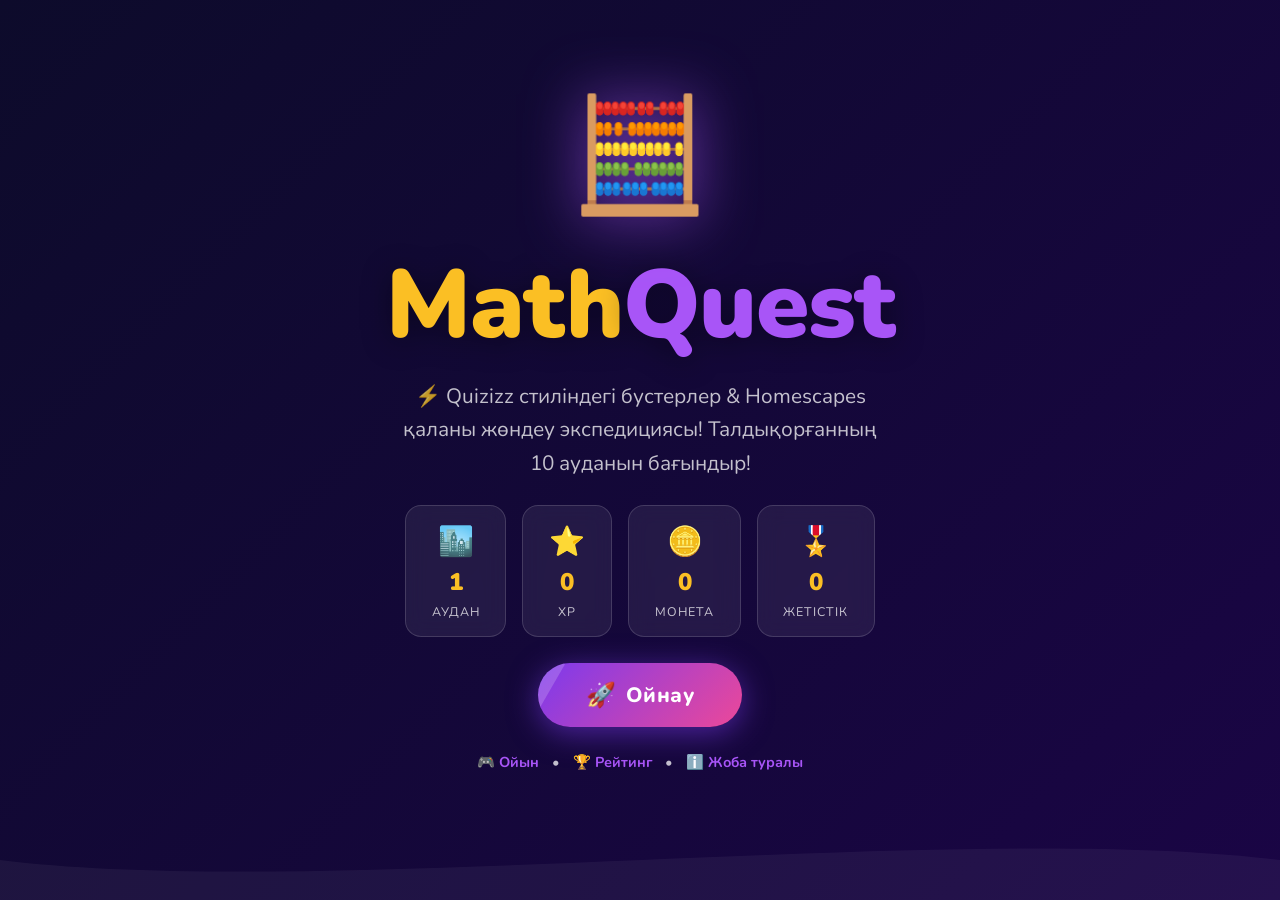
==== index.html @ 0562b2eb "Add Quizizz powerups and memes, Homescapes 3-choice city renovation studio" ====
<!DOCTYPE html>
<html lang="kk">
<head>
  <meta charset="UTF-8" />
  <meta name="viewport" content="width=device-width, initial-scale=1.0" />
  <title>MathQuest — Математика Әлемі</title>
  <link rel="stylesheet" href="css/style.css" />
  <link rel="preconnect" href="https://fonts.googleapis.com" />
  <link href="https://fonts.googleapis.com/css2?family=Nunito:wght@400;600;700;900&display=swap" rel="stylesheet" />
</head>
<body>

  <!-- Жұлдыздар фоны -->
  <div class="stars" id="stars"></div>

  <!-- Басты экран -->
  <main class="hero" id="heroScreen">

    <!-- Логотип -->
    <div class="logo-wrapper">
      <div class="logo-icon">🧮</div>
    </div>

    <!-- Тақырып -->
    <h1 class="title">
      <span class="title-math">Math</span><span class="title-quest">Quest</span>
    </h1>
    <p class="subtitle">⚡ Quizizz стиліндегі бустерлер & Homescapes қаланы жөндеу экспедициясы! Талдықорғанның 10 ауданын бағындыр!</p>

    <!-- Статистика карточкалары (динамикалық) -->
    <div class="stats-row" id="statsRow">
      <div class="stat-card">
        <span class="stat-icon">🏙️</span>
        <span class="stat-value" id="statLevel">1</span>
        <span class="stat-label">Аудан</span>
      </div>
      <div class="stat-card">
        <span class="stat-icon">⭐</span>
        <span class="stat-value" id="statXP">0</span>
        <span class="stat-label">XP</span>
      </div>
      <div class="stat-card">
        <span class="stat-icon">🪙</span>
        <span class="stat-value" id="statCoins">0</span>
        <span class="stat-label">Монета</span>
      </div>
      <div class="stat-card">
        <span class="stat-icon">🎖️</span>
        <span class="stat-value" id="statAch">0</span>
        <span class="stat-label">Жетістік</span>
      </div>
    </div>

    <!-- Бастау түймесі -->
    <a href="game.html" class="btn-start">
      <span class="btn-icon">🚀</span>
      Ойнау
    </a>

    <!-- Кіші сілтемелер -->
    <nav class="bottom-nav">
      <a href="game.html">🎮 Ойын</a>
      <span>•</span>
      <a href="leaderboard.html">🏆 Рейтинг</a>
      <span>•</span>
      <a href="about.html">ℹ️ Жоба туралы</a>
    </nav>

  </main>

  <!-- Толқын -->
  <div class="wave-bottom">
    <svg viewBox="0 0 1440 120" preserveAspectRatio="none">
      <path d="M0,60 C360,120 1080,0 1440,60 L1440,120 L0,120 Z" fill="rgba(255,255,255,0.05)"/>
    </svg>
  </div>

  <script src="js/stars.js"></script>
  <script>
    // Динамикалық статистика
    const raw = localStorage.getItem('mathquest_state_v2');
    const s = raw ? JSON.parse(raw) : { xp: 0, coins: 0, levelsCompleted: 0, achievements: [] };
    const playerLevel = Math.floor(s.xp / 200) + 1;
    document.getElementById('statLevel').textContent = playerLevel;
    document.getElementById('statXP').textContent    = s.xp || 0;
    document.getElementById('statCoins').textContent = s.coins || 0;
    document.getElementById('statAch').textContent   = (s.achievements || []).length;
  </script>
</body>
</html>
---- css/style.css ----
/* ===========================
   MathQuest — Негізгі стильдер
   =========================== */

/* Қаріптерді импорттау */
@import url('https://fonts.googleapis.com/css2?family=Nunito:wght@400;600;700;900&display=swap');

/* ---- Бастапқы параметрлер ---- */
*, *::before, *::after {
  box-sizing: border-box;
  margin: 0;
  padding: 0;
}

:root {
  --bg-start:    #0d0b2b;
  --bg-end:      #1a0545;
  --purple:      #7c3aed;
  --violet:      #a855f7;
  --pink:        #ec4899;
  --gold:        #fbbf24;
  --white:       #ffffff;
  --text-light:  rgba(255,255,255,0.75);
  --card-bg:     rgba(255,255,255,0.07);
  --card-border: rgba(255,255,255,0.15);
}

html, body {
  height: 100%;
  font-family: 'Nunito', sans-serif;
  background: linear-gradient(135deg, var(--bg-start) 0%, var(--bg-end) 100%);
  color: var(--white);
  overflow-x: hidden;
}

/* ---- Жұлдызды фон ---- */
.stars {
  position: fixed;
  inset: 0;
  pointer-events: none;
  z-index: 0;
  overflow: hidden;
}

.star {
  position: absolute;
  border-radius: 50%;
  background: white;
  animation: twinkle var(--dur, 3s) infinite alternate ease-in-out;
  opacity: 0;
}

@keyframes twinkle {
  0%   { opacity: 0;   transform: scale(0.8); }
  100% { opacity: 0.9; transform: scale(1.2); }
}

/* ---- Басты контейнер ---- */
.hero {
  position: relative;
  z-index: 1;
  min-height: 100vh;
  display: flex;
  flex-direction: column;
  align-items: center;
  justify-content: center;
  padding: 2rem 1.5rem 5rem;
  text-align: center;
  gap: 1.6rem;
}

/* ---- Логотип ---- */
.logo-wrapper {
  animation: float 4s ease-in-out infinite;
}

.logo-icon {
  font-size: clamp(4rem, 10vw, 7rem);
  filter: drop-shadow(0 0 30px rgba(168, 85, 247, 0.8));
}

@keyframes float {
  0%, 100% { transform: translateY(0);    }
  50%       { transform: translateY(-14px); }
}

/* ---- Тақырып ---- */
.title {
  font-size: clamp(3rem, 10vw, 6rem);
  font-weight: 900;
  line-height: 1;
  letter-spacing: -1px;
  text-shadow: 0 4px 30px rgba(0,0,0,0.4);
}

.title-math  { color: var(--gold);   }
.title-quest { color: var(--violet); }

.subtitle {
  font-size: clamp(1rem, 2.5vw, 1.3rem);
  color: var(--text-light);
  max-width: 480px;
  line-height: 1.6;
}

/* ---- Статистика жолы ---- */
.stats-row {
  display: flex;
  gap: 1rem;
  flex-wrap: wrap;
  justify-content: center;
}

.stat-card {
  background: var(--card-bg);
  border: 1px solid var(--card-border);
  backdrop-filter: blur(10px);
  border-radius: 16px;
  padding: 1rem 1.6rem;
  display: flex;
  flex-direction: column;
  align-items: center;
  gap: 0.3rem;
  min-width: 90px;
  transition: transform 0.3s, box-shadow 0.3s;
}

.stat-card:hover {
  transform: translateY(-4px);
  box-shadow: 0 8px 30px rgba(124, 58, 237, 0.4);
}

.stat-icon  { font-size: 1.8rem; }
.stat-value { font-size: 1.5rem; font-weight: 900; color: var(--gold); }
.stat-label { font-size: 0.78rem; color: var(--text-light); text-transform: uppercase; letter-spacing: 1px; }

/* ---- Бастау түймесі ---- */
.btn-start {
  display: inline-flex;
  align-items: center;
  gap: 0.6rem;
  background: linear-gradient(135deg, var(--purple), var(--pink));
  color: var(--white);
  text-decoration: none;
  font-size: 1.3rem;
  font-weight: 800;
  padding: 1rem 3rem;
  border-radius: 50px;
  box-shadow: 0 6px 30px rgba(124, 58, 237, 0.55);
  transition: transform 0.25s, box-shadow 0.25s, filter 0.25s;
  letter-spacing: 0.5px;
  position: relative;
  overflow: hidden;
}

/* Жарықтық эффект */
.btn-start::before {
  content: '';
  position: absolute;
  top: -60%;
  left: -60%;
  width: 60%;
  height: 220%;
  background: rgba(255,255,255,0.18);
  transform: rotate(30deg);
  transition: left 0.5s;
}

.btn-start:hover::before { left: 130%; }

.btn-start:hover {
  transform: scale(1.06) translateY(-3px);
  box-shadow: 0 12px 40px rgba(236, 72, 153, 0.55);
  filter: brightness(1.1);
}

.btn-start:active { transform: scale(0.97); }

.btn-icon { font-size: 1.5rem; }

/* ---- Төменгі навигация ---- */
.bottom-nav {
  display: flex;
  gap: 0.8rem;
  align-items: center;
  font-size: 0.9rem;
  color: var(--text-light);
}

.bottom-nav a {
  color: var(--violet);
  text-decoration: none;
  font-weight: 700;
  transition: color 0.2s;
}

.bottom-nav a:hover { color: var(--gold); }

/* ---- Толқын безендірмесі ---- */
.wave-bottom {
  position: fixed;
  bottom: 0;
  left: 0;
  width: 100%;
  pointer-events: none;
  z-index: 0;
}

.wave-bottom svg {
  display: block;
  width: 100%;
  height: 80px;
}

/* ---- Адаптивтілік ---- */
@media (max-width: 480px) {
  .stats-row { gap: 0.7rem; }
  .stat-card  { padding: 0.8rem 1rem; }
  .btn-start  { padding: 0.85rem 2.2rem; font-size: 1.1rem; }
}
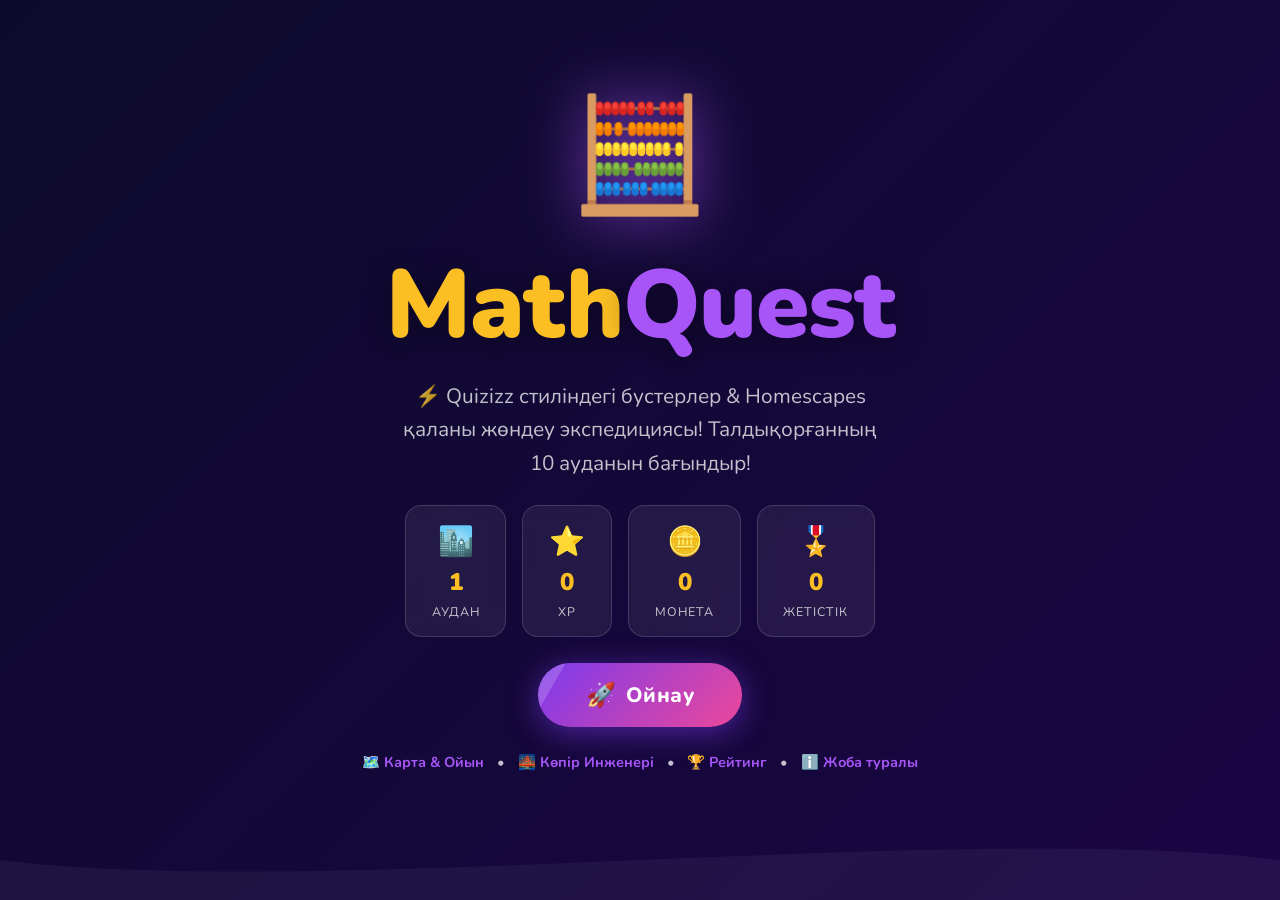
==== commit d4ba0075: "Add Karatal Bridge Engineer 2D physics puzzle game with math construction and vehicle simulation" ====
--- a/index.html
+++ b/index.html
@@ -59,7 +59,9 @@
 
     <!-- Кіші сілтемелер -->
     <nav class="bottom-nav">
-      <a href="game.html">🎮 Ойын</a>
+      <a href="game.html">🗺️ Карта & Ойын</a>
+      <span>•</span>
+      <a href="game.html" onclick="const s = JSON.parse(localStorage.getItem('mathquest_state_v2')||'{}'); s.viewMode='bridge'; localStorage.setItem('mathquest_state_v2',JSON.stringify(s));">🌉 Көпір Инженері</a>
       <span>•</span>
       <a href="leaderboard.html">🏆 Рейтинг</a>
       <span>•</span>
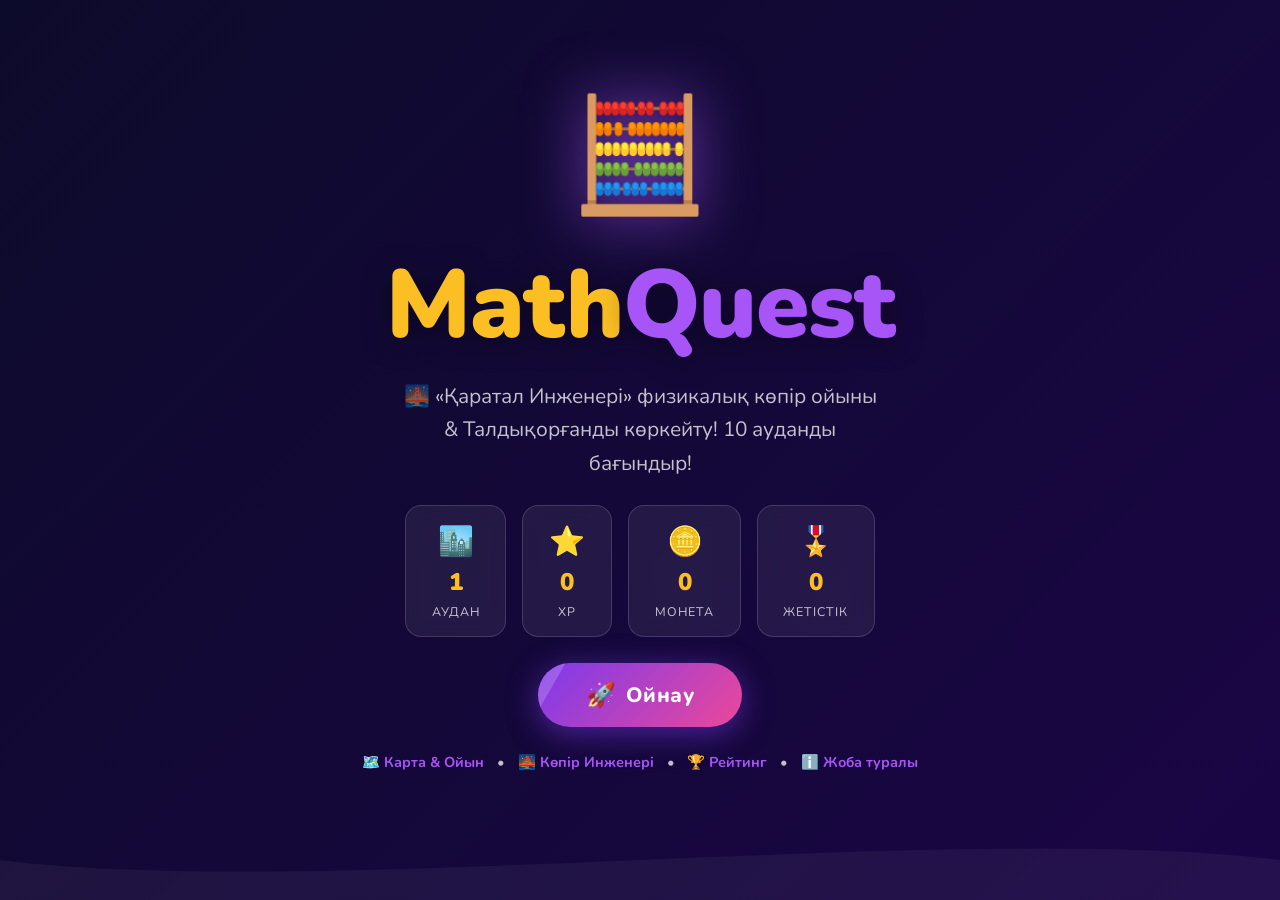
==== commit 3cf4a76a: "Remove Homescapes branding, rename to authentic Taldykorgan City Renovation" ====
--- a/index.html
+++ b/index.html
@@ -25,7 +25,7 @@
     <h1 class="title">
       <span class="title-math">Math</span><span class="title-quest">Quest</span>
     </h1>
-    <p class="subtitle">⚡ Quizizz стиліндегі бустерлер & Homescapes қаланы жөндеу экспедициясы! Талдықорғанның 10 ауданын бағындыр!</p>
+    <p class="subtitle">🌉 «Қаратал Инженері» физикалық көпір ойыны & Талдықорғанды көркейту! 10 ауданды бағындыр!</p>
 
     <!-- Статистика карточкалары (динамикалық) -->
     <div class="stats-row" id="statsRow">
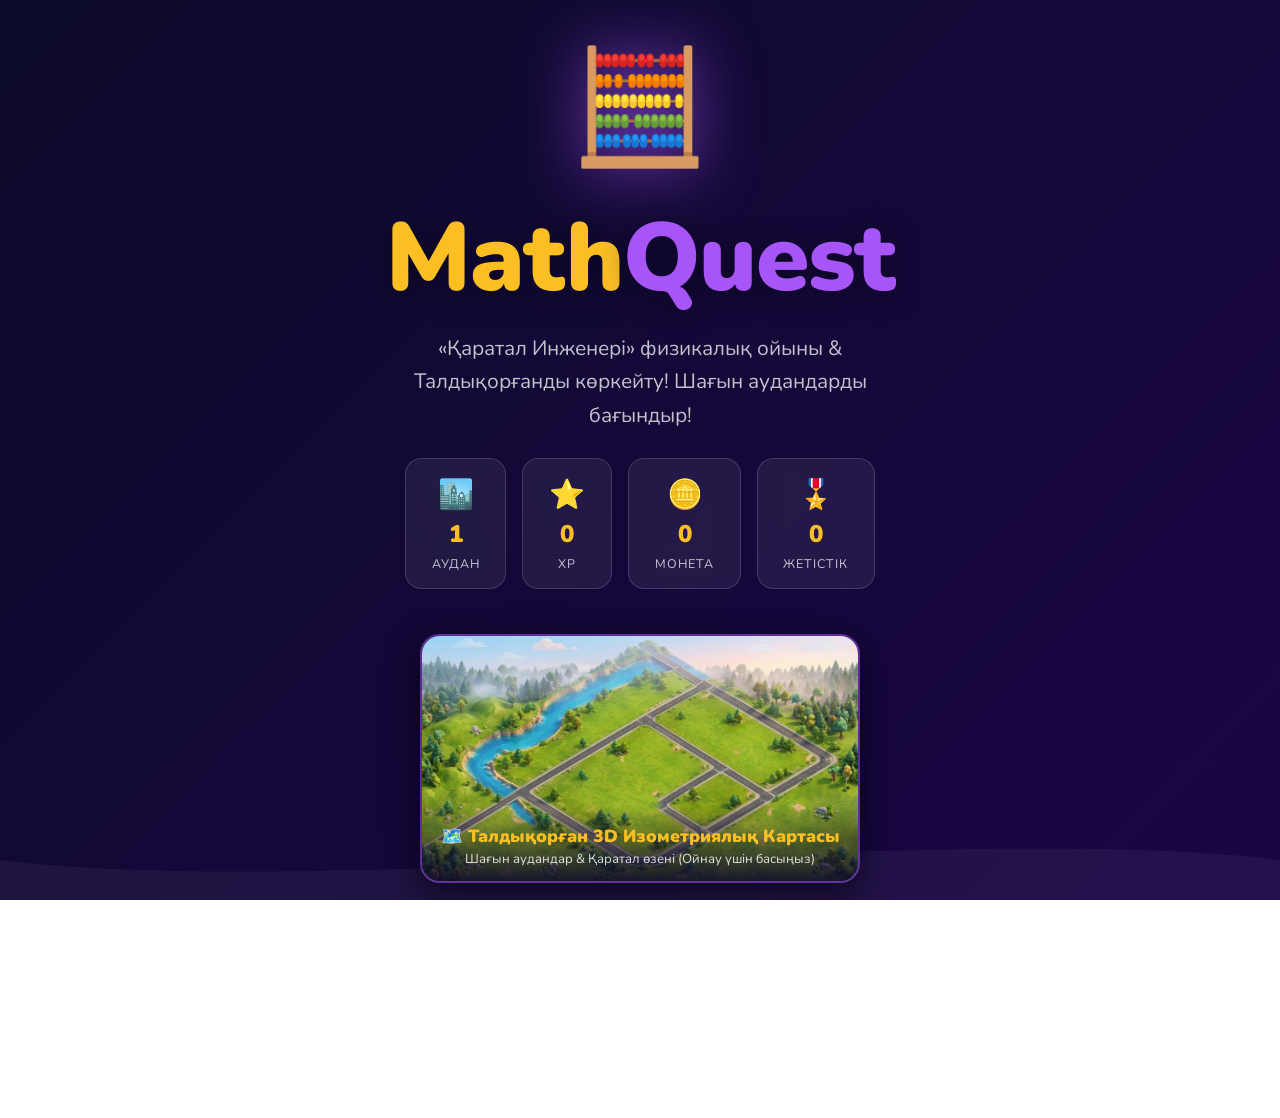
==== commit 5e43c361: "Изометрика" ====
--- a/index.html
+++ b/index.html
@@ -4,7 +4,7 @@
   <meta charset="UTF-8" />
   <meta name="viewport" content="width=device-width, initial-scale=1.0" />
   <title>MathQuest — Математика Әлемі</title>
-  <link rel="stylesheet" href="css/style.css" />
+  <link rel="stylesheet" href="css/style.css?v=3.8" />
   <link rel="preconnect" href="https://fonts.googleapis.com" />
   <link href="https://fonts.googleapis.com/css2?family=Nunito:wght@400;600;700;900&display=swap" rel="stylesheet" />
 </head>
@@ -25,7 +25,7 @@
     <h1 class="title">
       <span class="title-math">Math</span><span class="title-quest">Quest</span>
     </h1>
-    <p class="subtitle">🌉 «Қаратал Инженері» физикалық көпір ойыны & Талдықорғанды көркейту! 10 ауданды бағындыр!</p>
+    <p class="subtitle">«Қаратал Инженері» физикалық ойыны & Талдықорғанды көркейту! Шағын аудандарды бағындыр!</p>
 
     <!-- Статистика карточкалары (динамикалық) -->
     <div class="stats-row" id="statsRow">
@@ -51,15 +51,24 @@
       </div>
     </div>
 
+    <!-- 3D Карта Превью -->
+    <a href="game.html" onclick="const s = JSON.parse(localStorage.getItem('mathquest_state_v2')||'{}'); s.viewMode='map'; localStorage.setItem('mathquest_state_v2',JSON.stringify(s));" class="map-preview-card" style="display:block; text-decoration:none; max-width:440px; width:92%; margin: 1.2rem auto; border-radius:20px; overflow:hidden; border:2px solid rgba(168,85,247,0.5); box-shadow:0 12px 35px rgba(0,0,0,0.6); position:relative; transition: transform 0.25s, box-shadow 0.25s;">
+      <img src="images/map-isometric.jpg" alt="Талдықорған 3D Картасы" style="width:100%; display:block; aspect-ratio: 16/9; object-fit:cover;" />
+      <div style="position:absolute; bottom:0; left:0; right:0; background:linear-gradient(transparent, rgba(13,11,43,0.92)); padding:1.2rem 1rem 0.8rem; text-align:center; color:#ffffff;">
+        <span style="font-weight:900; font-size:1.1rem; color:#fbbf24;">🗺️ Талдықорған 3D Изометриялық Картасы</span>
+        <div style="font-size:0.82rem; opacity:0.85; margin-top:2px;">Шағын аудандар & Қаратал өзені (Ойнау үшін басыңыз)</div>
+      </div>
+    </a>
+
     <!-- Бастау түймесі -->
-    <a href="game.html" class="btn-start">
+    <a href="game.html" class="btn-start" onclick="const s = JSON.parse(localStorage.getItem('mathquest_state_v2')||'{}'); s.viewMode='map'; localStorage.setItem('mathquest_state_v2',JSON.stringify(s));">
       <span class="btn-icon">🚀</span>
-      Ойнау
+      3D Картамен Ойнау
     </a>
 
     <!-- Кіші сілтемелер -->
     <nav class="bottom-nav">
-      <a href="game.html">🗺️ Карта & Ойын</a>
+      <a href="game.html" onclick="const s = JSON.parse(localStorage.getItem('mathquest_state_v2')||'{}'); s.viewMode='map'; localStorage.setItem('mathquest_state_v2',JSON.stringify(s));">🗺️ 3D Карта</a>
       <span>•</span>
       <a href="game.html" onclick="const s = JSON.parse(localStorage.getItem('mathquest_state_v2')||'{}'); s.viewMode='bridge'; localStorage.setItem('mathquest_state_v2',JSON.stringify(s));">🌉 Көпір Инженері</a>
       <span>•</span>
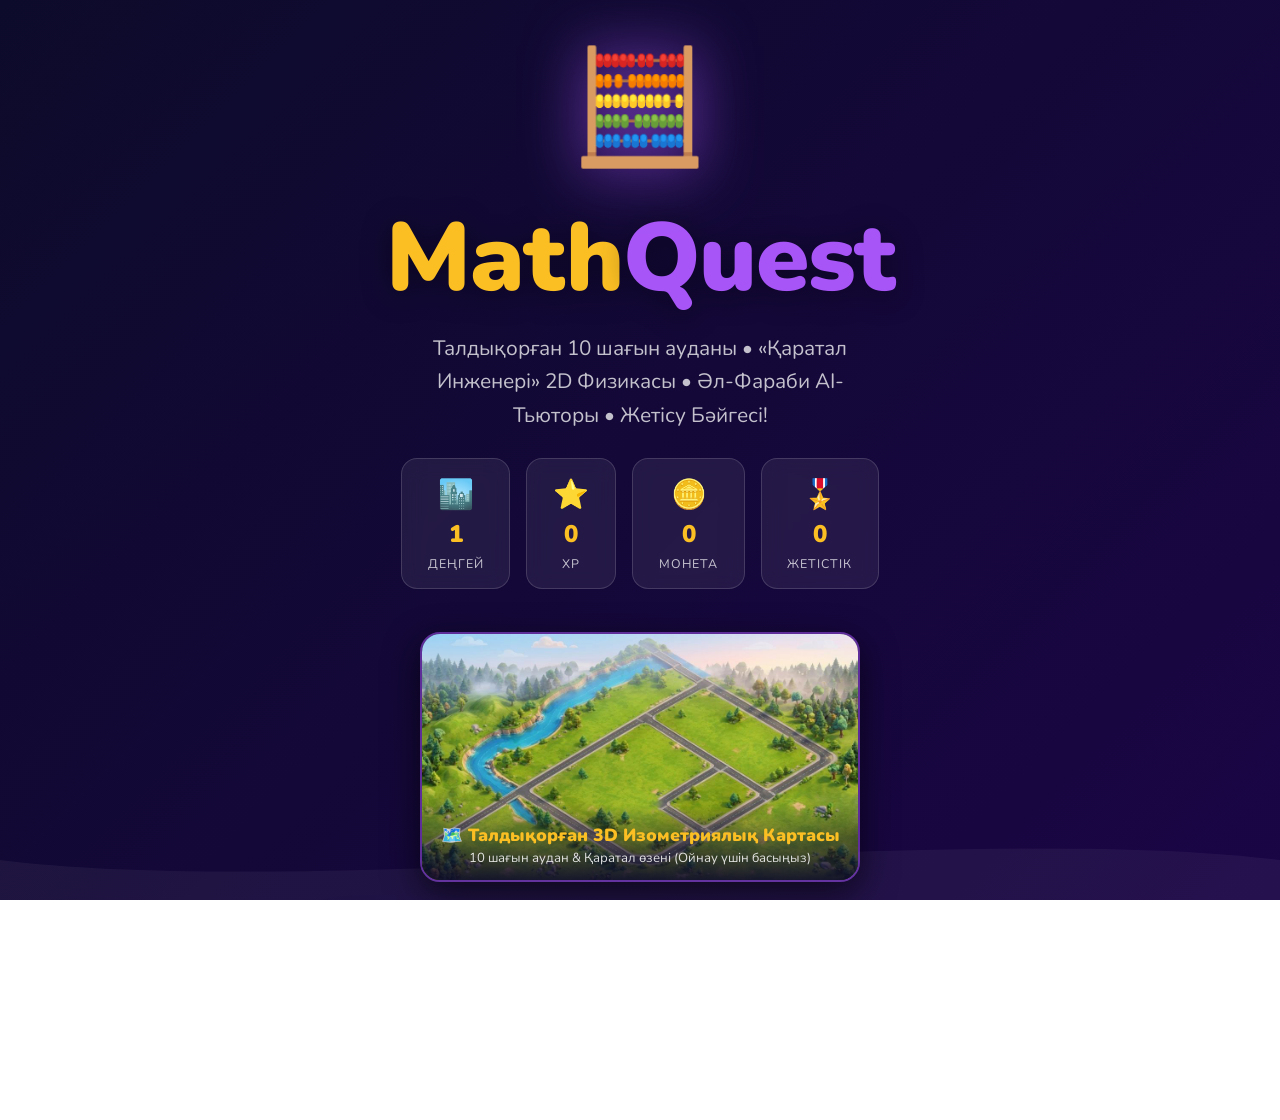
==== commit 476d1843: "Add Investor Pitch v4.0: Al-Farabi AI Tutor, Zhetysu Baige Race, Avatar Shop, STEM Analytics, Printa" ====
--- a/index.html
+++ b/index.html
@@ -3,8 +3,8 @@
 <head>
   <meta charset="UTF-8" />
   <meta name="viewport" content="width=device-width, initial-scale=1.0" />
-  <title>MathQuest — Математика Әлемі</title>
-  <link rel="stylesheet" href="css/style.css?v=3.8" />
+  <title>MathQuest — Талдықорған Интерактивті STEM & AI Экожүйесі</title>
+  <link rel="stylesheet" href="css/style.css?v=4.0" />
   <link rel="preconnect" href="https://fonts.googleapis.com" />
   <link href="https://fonts.googleapis.com/css2?family=Nunito:wght@400;600;700;900&display=swap" rel="stylesheet" />
 </head>
@@ -25,14 +25,14 @@
     <h1 class="title">
       <span class="title-math">Math</span><span class="title-quest">Quest</span>
     </h1>
-    <p class="subtitle">«Қаратал Инженері» физикалық ойыны & Талдықорғанды көркейту! Шағын аудандарды бағындыр!</p>
+    <p class="subtitle">Талдықорған 10 шағын ауданы • «Қаратал Инженері» 2D Физикасы • Әл-Фараби AI-Тьюторы • Жетісу Бәйгесі!</p>
 
     <!-- Статистика карточкалары (динамикалық) -->
     <div class="stats-row" id="statsRow">
       <div class="stat-card">
         <span class="stat-icon">🏙️</span>
         <span class="stat-value" id="statLevel">1</span>
-        <span class="stat-label">Аудан</span>
+        <span class="stat-label">Деңгей</span>
       </div>
       <div class="stat-card">
         <span class="stat-icon">⭐</span>
@@ -52,29 +52,39 @@
     </div>
 
     <!-- 3D Карта Превью -->
-    <a href="game.html" onclick="const s = JSON.parse(localStorage.getItem('mathquest_state_v2')||'{}'); s.viewMode='map'; localStorage.setItem('mathquest_state_v2',JSON.stringify(s));" class="map-preview-card" style="display:block; text-decoration:none; max-width:440px; width:92%; margin: 1.2rem auto; border-radius:20px; overflow:hidden; border:2px solid rgba(168,85,247,0.5); box-shadow:0 12px 35px rgba(0,0,0,0.6); position:relative; transition: transform 0.25s, box-shadow 0.25s;">
+    <a href="game.html" onclick="const s = JSON.parse(localStorage.getItem('mathquest_state_v2')||'{}'); s.viewMode='map'; localStorage.setItem('mathquest_state_v2',JSON.stringify(s));" class="map-preview-card" style="display:block; text-decoration:none; max-width:440px; width:92%; margin: 1.1rem auto; border-radius:20px; overflow:hidden; border:2px solid rgba(168,85,247,0.5); box-shadow:0 12px 35px rgba(0,0,0,0.6); position:relative; transition: transform 0.25s, box-shadow 0.25s;">
       <img src="images/map-isometric.jpg" alt="Талдықорған 3D Картасы" style="width:100%; display:block; aspect-ratio: 16/9; object-fit:cover;" />
       <div style="position:absolute; bottom:0; left:0; right:0; background:linear-gradient(transparent, rgba(13,11,43,0.92)); padding:1.2rem 1rem 0.8rem; text-align:center; color:#ffffff;">
         <span style="font-weight:900; font-size:1.1rem; color:#fbbf24;">🗺️ Талдықорған 3D Изометриялық Картасы</span>
-        <div style="font-size:0.82rem; opacity:0.85; margin-top:2px;">Шағын аудандар & Қаратал өзені (Ойнау үшін басыңыз)</div>
+        <div style="font-size:0.82rem; opacity:0.85; margin-top:2px;">10 шағын аудан & Қаратал өзені (Ойнау үшін басыңыз)</div>
       </div>
     </a>
 
-    <!-- Бастау түймесі -->
-    <a href="game.html" class="btn-start" onclick="const s = JSON.parse(localStorage.getItem('mathquest_state_v2')||'{}'); s.viewMode='map'; localStorage.setItem('mathquest_state_v2',JSON.stringify(s));">
-      <span class="btn-icon">🚀</span>
-      3D Картамен Ойнау
-    </a>
+    <!-- Негізгі батырмалар қатары -->
+    <div style="display:flex; gap:0.8rem; flex-wrap:wrap; justify-content:center; align-items:center;">
+      <a href="game.html" class="btn-start" onclick="const s = JSON.parse(localStorage.getItem('mathquest_state_v2')||'{}'); s.viewMode='map'; localStorage.setItem('mathquest_state_v2',JSON.stringify(s));">
+        <span class="btn-icon">🚀</span>
+        Ойынды Бастау
+      </a>
+      <a href="about.html" class="btn-start" style="background:linear-gradient(135deg, #10b981, #059669); box-shadow:0 8px 25px rgba(16,185,129,0.45); font-size:1rem; padding:0.95rem 1.8rem;">
+        <span class="btn-icon">💼</span>
+        Инвесторларға (Pitch Deck)
+      </a>
+    </div>
 
     <!-- Кіші сілтемелер -->
-    <nav class="bottom-nav">
-      <a href="game.html" onclick="const s = JSON.parse(localStorage.getItem('mathquest_state_v2')||'{}'); s.viewMode='map'; localStorage.setItem('mathquest_state_v2',JSON.stringify(s));">🗺️ 3D Карта</a>
+    <nav class="bottom-nav" style="flex-wrap:wrap; justify-content:center; line-height:1.8;">
+      <a href="game.html" onclick="const s = JSON.parse(localStorage.getItem('mathquest_state_v2')||'{}'); s.viewMode='map'; localStorage.setItem('mathquest_state_v2',JSON.stringify(s));">🗺️ Карта</a>
       <span>•</span>
-      <a href="game.html" onclick="const s = JSON.parse(localStorage.getItem('mathquest_state_v2')||'{}'); s.viewMode='bridge'; localStorage.setItem('mathquest_state_v2',JSON.stringify(s));">🌉 Көпір Инженері</a>
+      <a href="game.html" onclick="const s = JSON.parse(localStorage.getItem('mathquest_state_v2')||'{}'); s.viewMode='bridge'; localStorage.setItem('mathquest_state_v2',JSON.stringify(s));">🌉 Көпір Физикасы</a>
+      <span>•</span>
+      <a href="game.html?mode=baige">🏇 Жетісу Бәйгесі</a>
+      <span>•</span>
+      <a href="game.html?mode=shop">🛍️ Батыр Дүкені</a>
+      <span>•</span>
+      <a href="game.html?mode=cert">📊 Сертификат</a>
       <span>•</span>
       <a href="leaderboard.html">🏆 Рейтинг</a>
-      <span>•</span>
-      <a href="about.html">ℹ️ Жоба туралы</a>
     </nav>
 
   </main>
@@ -86,12 +96,12 @@
     </svg>
   </div>
 
-  <script src="js/stars.js"></script>
+  <script src="js/stars.js?v=4.0"></script>
   <script>
     // Динамикалық статистика
     const raw = localStorage.getItem('mathquest_state_v2');
     const s = raw ? JSON.parse(raw) : { xp: 0, coins: 0, levelsCompleted: 0, achievements: [] };
-    const playerLevel = Math.floor(s.xp / 200) + 1;
+    const playerLevel = Math.floor((s.xp || 0) / 200) + 1;
     document.getElementById('statLevel').textContent = playerLevel;
     document.getElementById('statXP').textContent    = s.xp || 0;
     document.getElementById('statCoins').textContent = s.coins || 0;
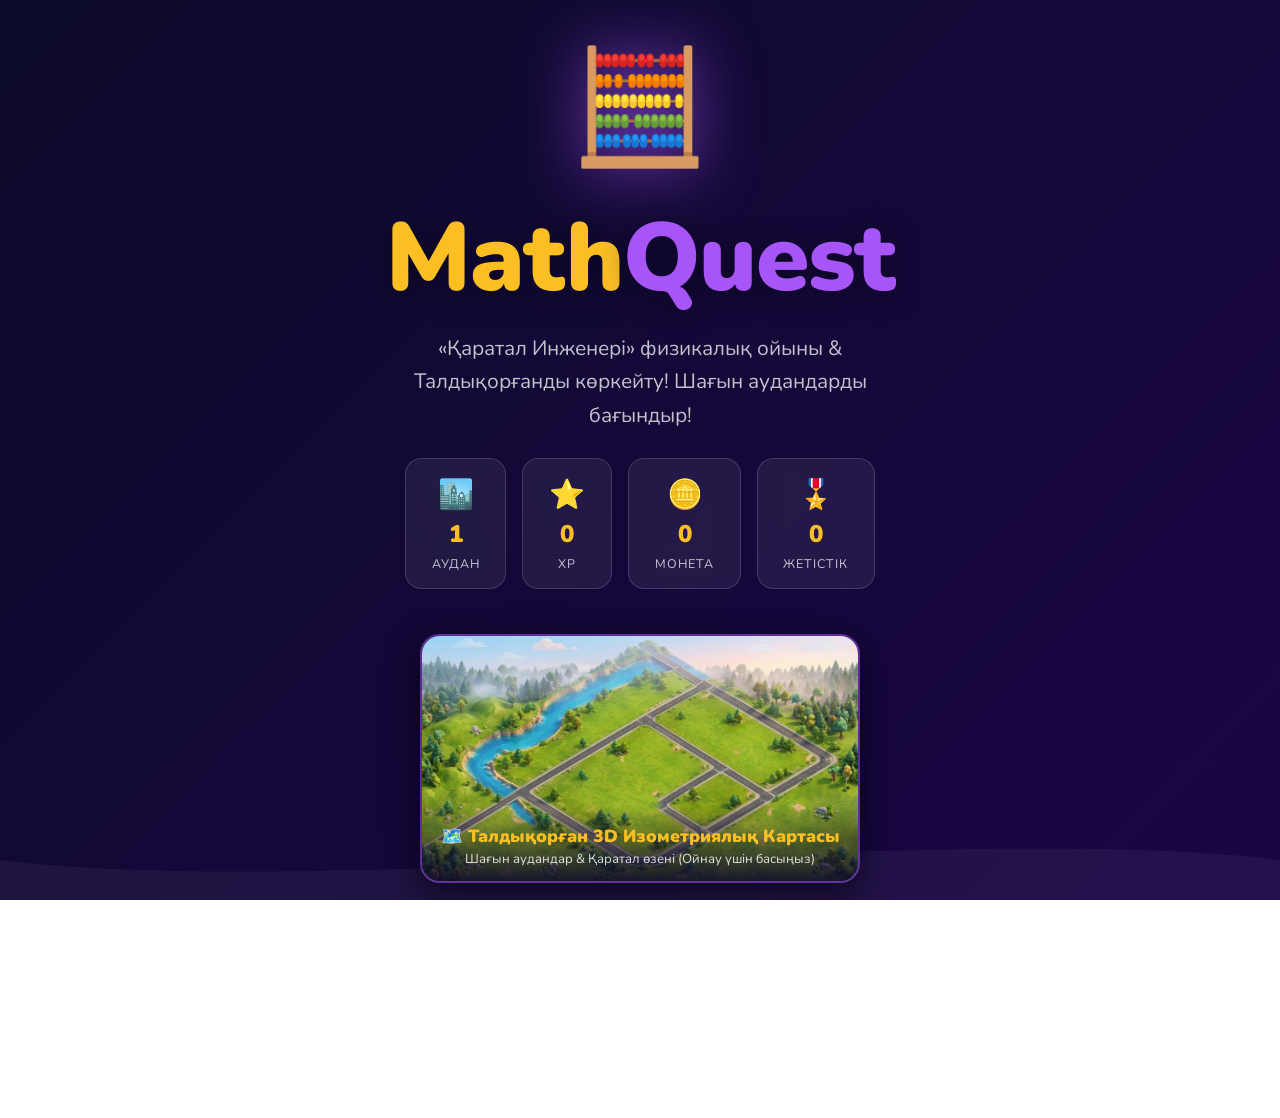
==== commit 34caa2e7: "Revert extra modes and deeply upgrade math problem content (UNT/Olympiad tiers) and interactive Al-F" ====
--- a/index.html
+++ b/index.html
@@ -3,8 +3,8 @@
 <head>
   <meta charset="UTF-8" />
   <meta name="viewport" content="width=device-width, initial-scale=1.0" />
-  <title>MathQuest — Талдықорған Интерактивті STEM & AI Экожүйесі</title>
-  <link rel="stylesheet" href="css/style.css?v=4.0" />
+  <title>MathQuest — Математика Әлемі</title>
+  <link rel="stylesheet" href="css/style.css?v=3.8" />
   <link rel="preconnect" href="https://fonts.googleapis.com" />
   <link href="https://fonts.googleapis.com/css2?family=Nunito:wght@400;600;700;900&display=swap" rel="stylesheet" />
 </head>
@@ -25,14 +25,14 @@
     <h1 class="title">
       <span class="title-math">Math</span><span class="title-quest">Quest</span>
     </h1>
-    <p class="subtitle">Талдықорған 10 шағын ауданы • «Қаратал Инженері» 2D Физикасы • Әл-Фараби AI-Тьюторы • Жетісу Бәйгесі!</p>
+    <p class="subtitle">«Қаратал Инженері» физикалық ойыны & Талдықорғанды көркейту! Шағын аудандарды бағындыр!</p>
 
     <!-- Статистика карточкалары (динамикалық) -->
     <div class="stats-row" id="statsRow">
       <div class="stat-card">
         <span class="stat-icon">🏙️</span>
         <span class="stat-value" id="statLevel">1</span>
-        <span class="stat-label">Деңгей</span>
+        <span class="stat-label">Аудан</span>
       </div>
       <div class="stat-card">
         <span class="stat-icon">⭐</span>
@@ -52,39 +52,29 @@
     </div>
 
     <!-- 3D Карта Превью -->
-    <a href="game.html" onclick="const s = JSON.parse(localStorage.getItem('mathquest_state_v2')||'{}'); s.viewMode='map'; localStorage.setItem('mathquest_state_v2',JSON.stringify(s));" class="map-preview-card" style="display:block; text-decoration:none; max-width:440px; width:92%; margin: 1.1rem auto; border-radius:20px; overflow:hidden; border:2px solid rgba(168,85,247,0.5); box-shadow:0 12px 35px rgba(0,0,0,0.6); position:relative; transition: transform 0.25s, box-shadow 0.25s;">
+    <a href="game.html" onclick="const s = JSON.parse(localStorage.getItem('mathquest_state_v2')||'{}'); s.viewMode='map'; localStorage.setItem('mathquest_state_v2',JSON.stringify(s));" class="map-preview-card" style="display:block; text-decoration:none; max-width:440px; width:92%; margin: 1.2rem auto; border-radius:20px; overflow:hidden; border:2px solid rgba(168,85,247,0.5); box-shadow:0 12px 35px rgba(0,0,0,0.6); position:relative; transition: transform 0.25s, box-shadow 0.25s;">
       <img src="images/map-isometric.jpg" alt="Талдықорған 3D Картасы" style="width:100%; display:block; aspect-ratio: 16/9; object-fit:cover;" />
       <div style="position:absolute; bottom:0; left:0; right:0; background:linear-gradient(transparent, rgba(13,11,43,0.92)); padding:1.2rem 1rem 0.8rem; text-align:center; color:#ffffff;">
         <span style="font-weight:900; font-size:1.1rem; color:#fbbf24;">🗺️ Талдықорған 3D Изометриялық Картасы</span>
-        <div style="font-size:0.82rem; opacity:0.85; margin-top:2px;">10 шағын аудан & Қаратал өзені (Ойнау үшін басыңыз)</div>
+        <div style="font-size:0.82rem; opacity:0.85; margin-top:2px;">Шағын аудандар & Қаратал өзені (Ойнау үшін басыңыз)</div>
       </div>
     </a>
 
-    <!-- Негізгі батырмалар қатары -->
-    <div style="display:flex; gap:0.8rem; flex-wrap:wrap; justify-content:center; align-items:center;">
-      <a href="game.html" class="btn-start" onclick="const s = JSON.parse(localStorage.getItem('mathquest_state_v2')||'{}'); s.viewMode='map'; localStorage.setItem('mathquest_state_v2',JSON.stringify(s));">
-        <span class="btn-icon">🚀</span>
-        Ойынды Бастау
-      </a>
-      <a href="about.html" class="btn-start" style="background:linear-gradient(135deg, #10b981, #059669); box-shadow:0 8px 25px rgba(16,185,129,0.45); font-size:1rem; padding:0.95rem 1.8rem;">
-        <span class="btn-icon">💼</span>
-        Инвесторларға (Pitch Deck)
-      </a>
-    </div>
+    <!-- Бастау түймесі -->
+    <a href="game.html" class="btn-start" onclick="const s = JSON.parse(localStorage.getItem('mathquest_state_v2')||'{}'); s.viewMode='map'; localStorage.setItem('mathquest_state_v2',JSON.stringify(s));">
+      <span class="btn-icon">🚀</span>
+      3D Картамен Ойнау
+    </a>
 
     <!-- Кіші сілтемелер -->
-    <nav class="bottom-nav" style="flex-wrap:wrap; justify-content:center; line-height:1.8;">
-      <a href="game.html" onclick="const s = JSON.parse(localStorage.getItem('mathquest_state_v2')||'{}'); s.viewMode='map'; localStorage.setItem('mathquest_state_v2',JSON.stringify(s));">🗺️ Карта</a>
+    <nav class="bottom-nav">
+      <a href="game.html" onclick="const s = JSON.parse(localStorage.getItem('mathquest_state_v2')||'{}'); s.viewMode='map'; localStorage.setItem('mathquest_state_v2',JSON.stringify(s));">🗺️ 3D Карта</a>
       <span>•</span>
-      <a href="game.html" onclick="const s = JSON.parse(localStorage.getItem('mathquest_state_v2')||'{}'); s.viewMode='bridge'; localStorage.setItem('mathquest_state_v2',JSON.stringify(s));">🌉 Көпір Физикасы</a>
-      <span>•</span>
-      <a href="game.html?mode=baige">🏇 Жетісу Бәйгесі</a>
-      <span>•</span>
-      <a href="game.html?mode=shop">🛍️ Батыр Дүкені</a>
-      <span>•</span>
-      <a href="game.html?mode=cert">📊 Сертификат</a>
+      <a href="game.html" onclick="const s = JSON.parse(localStorage.getItem('mathquest_state_v2')||'{}'); s.viewMode='bridge'; localStorage.setItem('mathquest_state_v2',JSON.stringify(s));">🌉 Көпір Инженері</a>
       <span>•</span>
       <a href="leaderboard.html">🏆 Рейтинг</a>
+      <span>•</span>
+      <a href="about.html">ℹ️ Жоба туралы</a>
     </nav>
 
   </main>
@@ -96,12 +86,12 @@
     </svg>
   </div>
 
-  <script src="js/stars.js?v=4.0"></script>
+  <script src="js/stars.js"></script>
   <script>
     // Динамикалық статистика
     const raw = localStorage.getItem('mathquest_state_v2');
     const s = raw ? JSON.parse(raw) : { xp: 0, coins: 0, levelsCompleted: 0, achievements: [] };
-    const playerLevel = Math.floor((s.xp || 0) / 200) + 1;
+    const playerLevel = Math.floor(s.xp / 200) + 1;
     document.getElementById('statLevel').textContent = playerLevel;
     document.getElementById('statXP').textContent    = s.xp || 0;
     document.getElementById('statCoins').textContent = s.coins || 0;
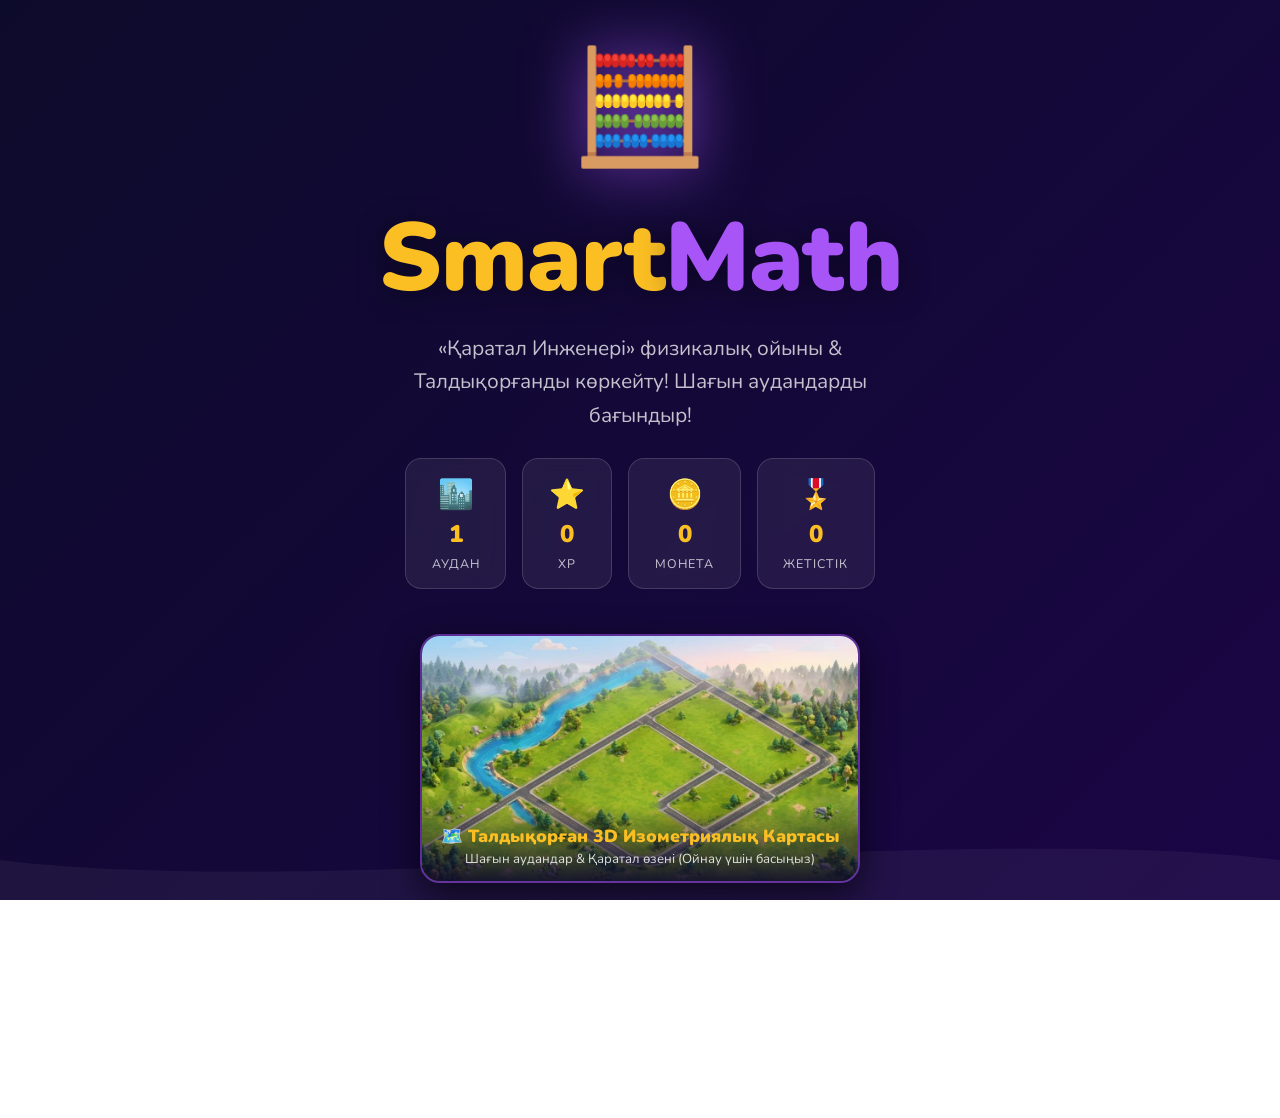
==== commit 41b5d35c: "Rename MathQuest to SmartMath across all pages and modules" ====
--- a/index.html
+++ b/index.html
@@ -3,8 +3,8 @@
 <head>
   <meta charset="UTF-8" />
   <meta name="viewport" content="width=device-width, initial-scale=1.0" />
-  <title>MathQuest — Математика Әлемі</title>
-  <link rel="stylesheet" href="css/style.css?v=3.8" />
+  <title>SmartMath — Математика Әлемі</title>
+  <link rel="stylesheet" href="css/style.css?v=4.2" />
   <link rel="preconnect" href="https://fonts.googleapis.com" />
   <link href="https://fonts.googleapis.com/css2?family=Nunito:wght@400;600;700;900&display=swap" rel="stylesheet" />
 </head>
@@ -23,7 +23,7 @@
 
     <!-- Тақырып -->
     <h1 class="title">
-      <span class="title-math">Math</span><span class="title-quest">Quest</span>
+      <span class="title-math">Smart</span><span class="title-quest">Math</span>
     </h1>
     <p class="subtitle">«Қаратал Инженері» физикалық ойыны & Талдықорғанды көркейту! Шағын аудандарды бағындыр!</p>
 
--- a/css/style.css
+++ b/css/style.css
@@ -1,5 +1,5 @@
-/* ===========================
-   MathQuest — Негізгі стильдер
+﻿/* ===========================
+   SmartMath — Негізгі стильдер
    =========================== */
 
 /* Қаріптерді импорттау */
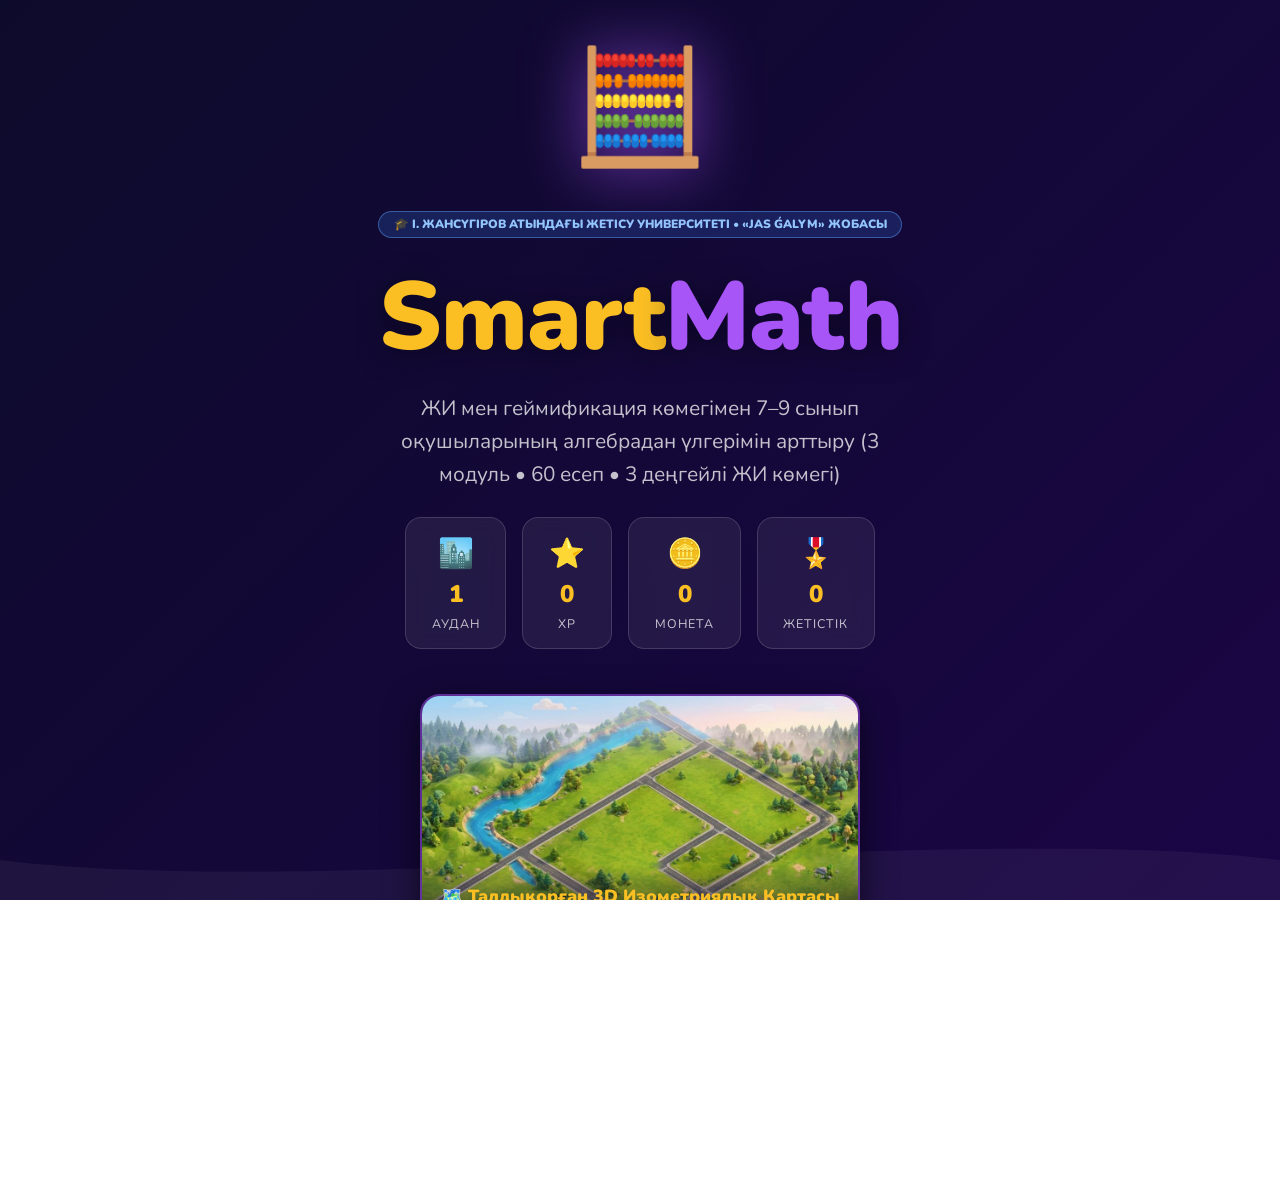
==== commit 20fac826: "feat: align SmartMath with Jas Galym grant (60 verified algebra tasks, 3-level AI help, diagnostics," ====
--- a/index.html
+++ b/index.html
@@ -22,10 +22,13 @@
     </div>
 
     <!-- Тақырып -->
+    <div style="background:rgba(59,130,246,0.2); border:1px solid rgba(96,165,250,0.45); color:#93c5fd; font-size:0.75rem; font-weight:900; padding:0.3rem 0.9rem; border-radius:50px; margin-bottom:0.4rem;">
+      🎓 І. ЖАНСҮГІРОВ АТЫНДАҒЫ ЖЕТІСУ УНИВЕРСИТЕТІ • «JAS ǴALYM» ЖОБАСЫ
+    </div>
     <h1 class="title">
       <span class="title-math">Smart</span><span class="title-quest">Math</span>
     </h1>
-    <p class="subtitle">«Қаратал Инженері» физикалық ойыны & Талдықорғанды көркейту! Шағын аудандарды бағындыр!</p>
+    <p class="subtitle">ЖИ мен геймификация көмегімен 7–9 сынып оқушыларының алгебрадан үлгерімін арттыру (3 модуль • 60 есеп • 3 деңгейлі ЖИ көмегі)</p>
 
     <!-- Статистика карточкалары (динамикалық) -->
     <div class="stats-row" id="statsRow">
@@ -67,14 +70,20 @@
     </a>
 
     <!-- Кіші сілтемелер -->
-    <nav class="bottom-nav">
-      <a href="game.html" onclick="const s = JSON.parse(localStorage.getItem('mathquest_state_v2')||'{}'); s.viewMode='map'; localStorage.setItem('mathquest_state_v2',JSON.stringify(s));">🗺️ 3D Карта</a>
+    <nav class="bottom-nav" style="flex-wrap:wrap; justify-content:center; gap:0.5rem 0.7rem;">
+      <a href="game.html?mode=map">🗺️ 3D Карта</a>
       <span>•</span>
-      <a href="game.html" onclick="const s = JSON.parse(localStorage.getItem('mathquest_state_v2')||'{}'); s.viewMode='bridge'; localStorage.setItem('mathquest_state_v2',JSON.stringify(s));">🌉 Көпір Инженері</a>
+      <a href="game.html?mode=modules">📚 3 Модуль (60 есеп)</a>
+      <span>•</span>
+      <a href="game.html?mode=diagnostics">🩺 Диагностика</a>
+      <span>•</span>
+      <a href="game.html?mode=teacher">👨‍🏫 Мұғалім панелі</a>
+      <span>•</span>
+      <a href="game.html?mode=bridge">🌉 Көпір</a>
       <span>•</span>
       <a href="leaderboard.html">🏆 Рейтинг</a>
       <span>•</span>
-      <a href="about.html">ℹ️ Жоба туралы</a>
+      <a href="about.html">📄 Жоба паспорты</a>
     </nav>
 
   </main>
